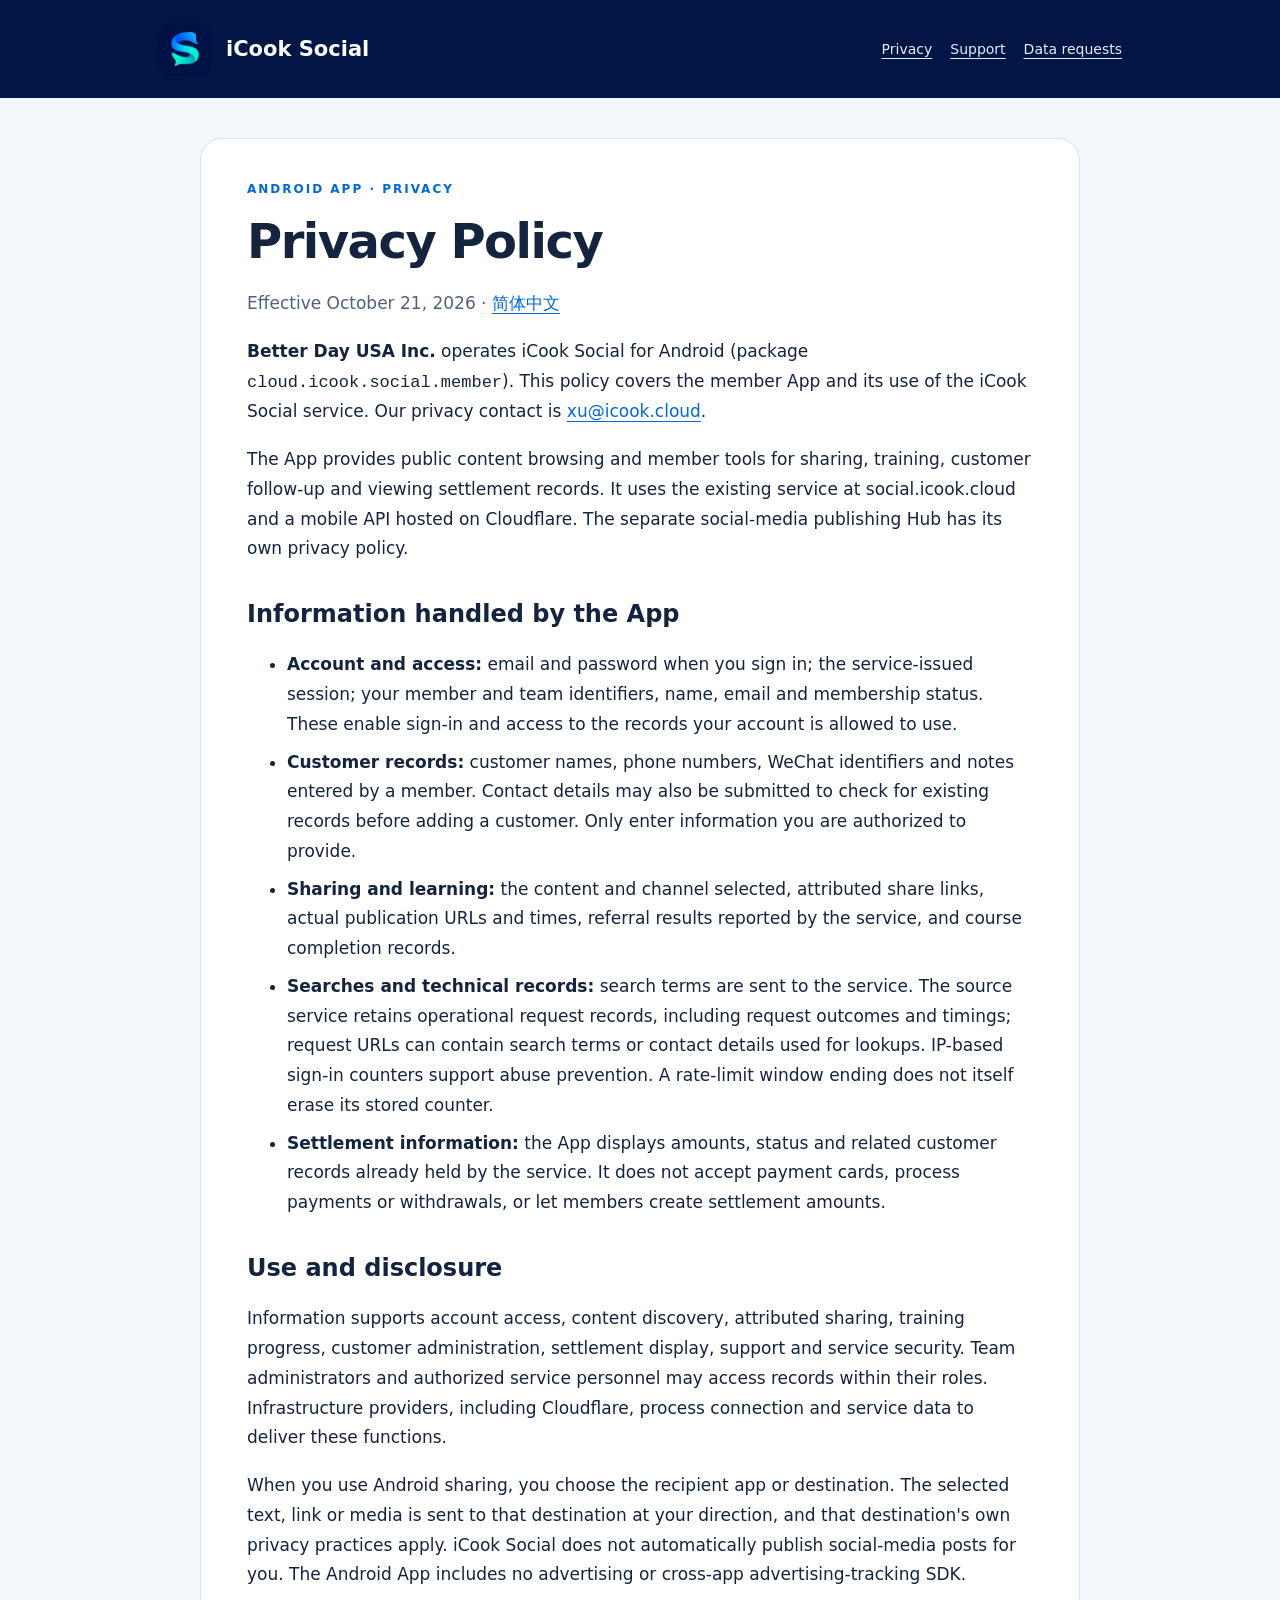
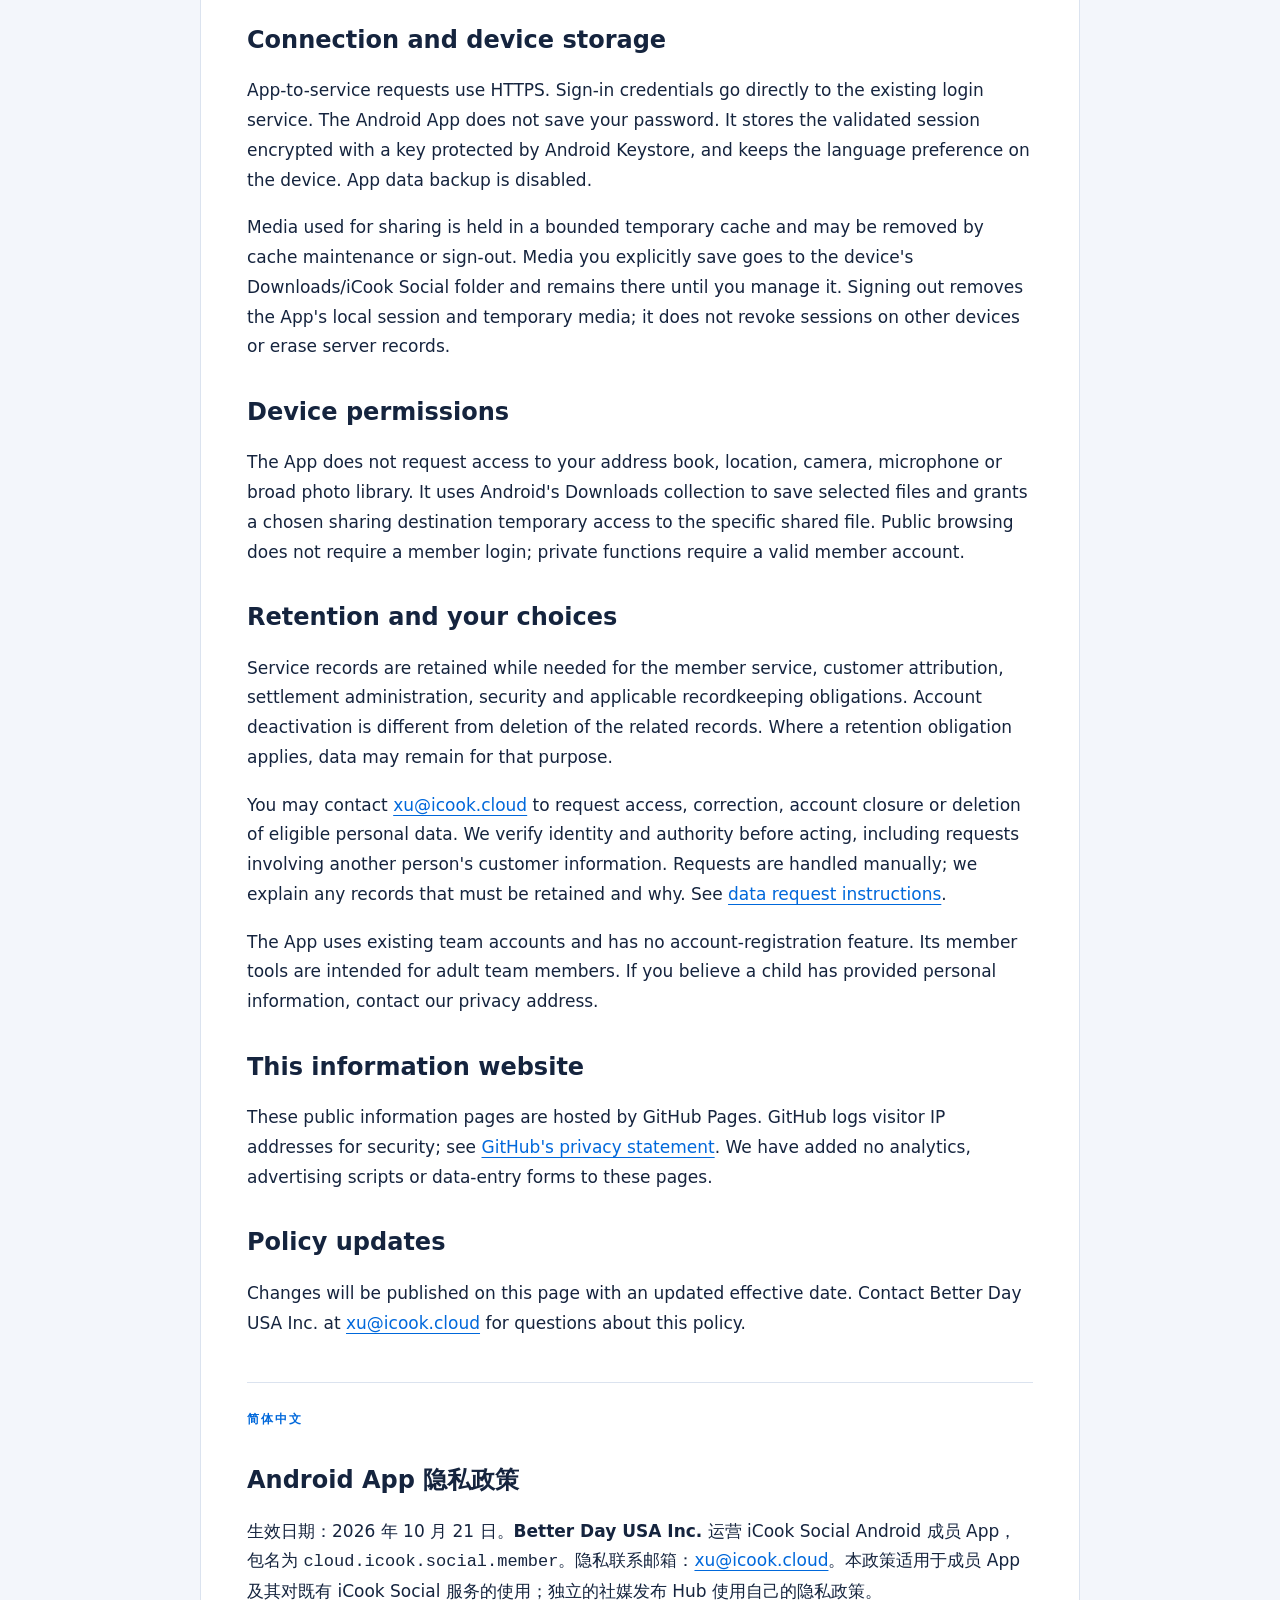
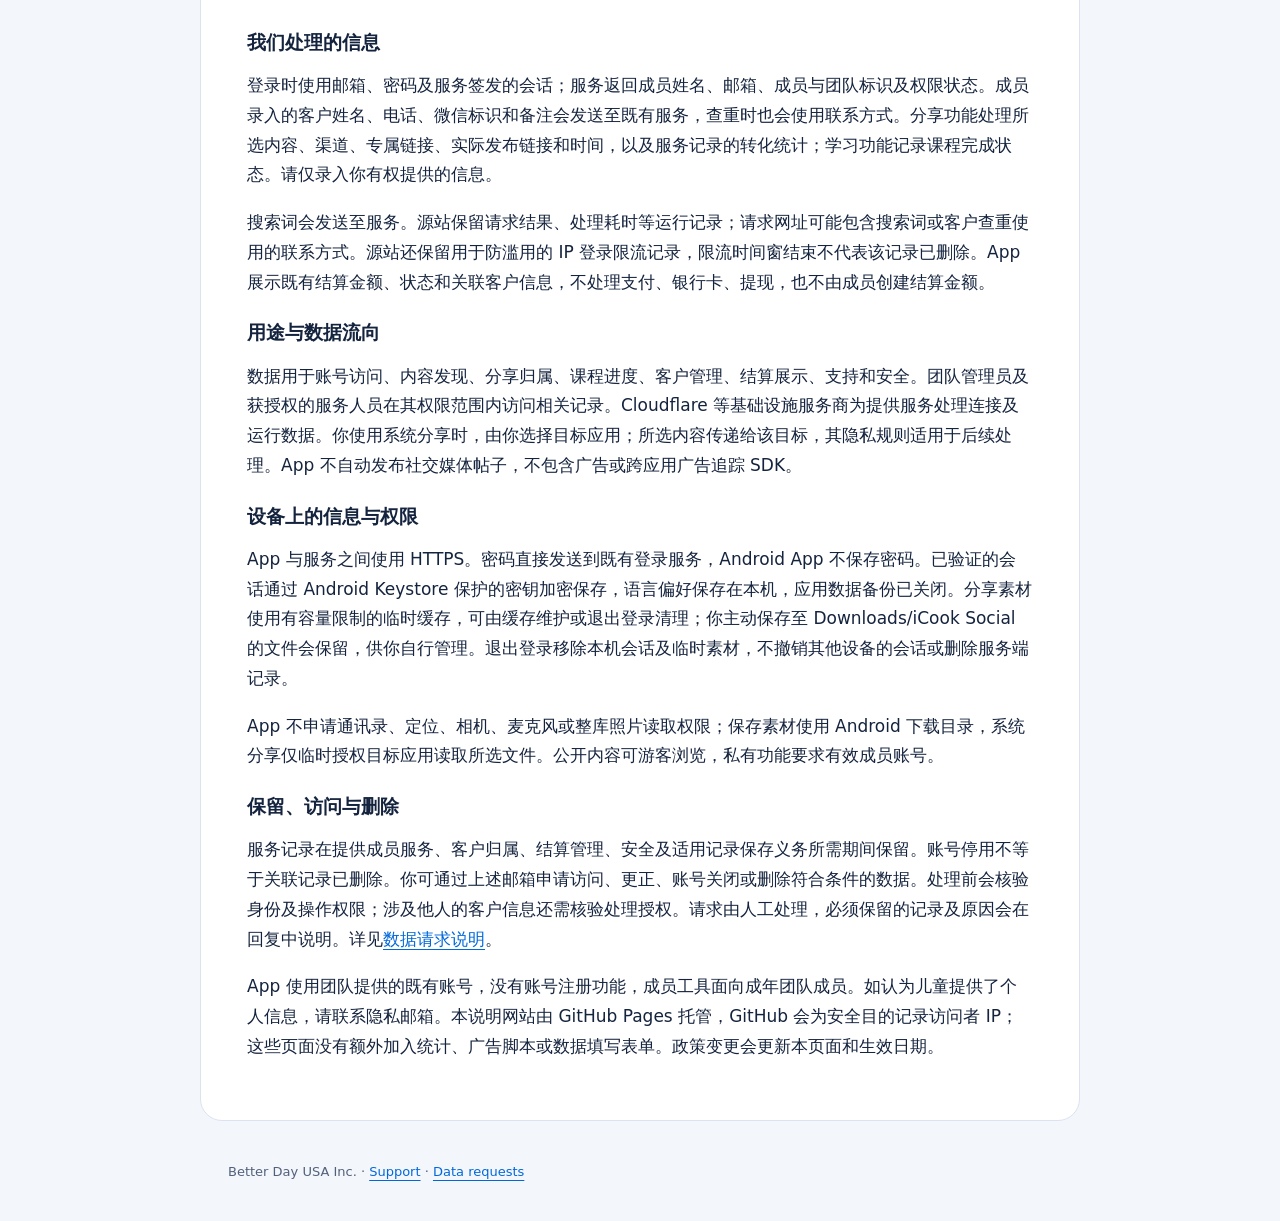
==== privacy.html @ f2da7331 "Publish Android privacy, support and data request information" ====
<!doctype html><html lang="en"><head><meta charset="utf-8"><meta name="viewport" content="width=device-width,initial-scale=1"><title>iCook Social Android — Privacy Policy</title><link rel="icon" href="assets/logo.png"><link rel="stylesheet" href="assets/site.css"></head><body>
<header><div class="wrap"><a class="brand" href="index.html"><img src="assets/logo.png" alt="">iCook Social</a><nav aria-label="Main navigation"><a href="privacy.html" aria-current="page">Privacy</a><a href="support.html">Support</a><a href="data-deletion.html">Data requests</a></nav></div></header>
<main><div class="eyebrow">Android App · Privacy</div><h1>Privacy Policy</h1><p class="muted">Effective October 21, 2026 · <a href="#zh">简体中文</a></p>
<p><strong>Better Day USA Inc.</strong> operates iCook Social for Android (package <code>cloud.icook.social.member</code>). This policy covers the member App and its use of the iCook Social service. Our privacy contact is <a class="email" href="mailto:xu@icook.cloud">xu@icook.cloud</a>.</p>
<p>The App provides public content browsing and member tools for sharing, training, customer follow-up and viewing settlement records. It uses the existing service at social.icook.cloud and a mobile API hosted on Cloudflare. The separate social-media publishing Hub has its own privacy policy.</p>
<h2>Information handled by the App</h2><ul>
<li><strong>Account and access:</strong> email and password when you sign in; the service-issued session; your member and team identifiers, name, email and membership status. These enable sign-in and access to the records your account is allowed to use.</li>
<li><strong>Customer records:</strong> customer names, phone numbers, WeChat identifiers and notes entered by a member. Contact details may also be submitted to check for existing records before adding a customer. Only enter information you are authorized to provide.</li>
<li><strong>Sharing and learning:</strong> the content and channel selected, attributed share links, actual publication URLs and times, referral results reported by the service, and course completion records.</li>
<li><strong>Searches and technical records:</strong> search terms are sent to the service. The source service retains operational request records, including request outcomes and timings; request URLs can contain search terms or contact details used for lookups. IP-based sign-in counters support abuse prevention. A rate-limit window ending does not itself erase its stored counter.</li>
<li><strong>Settlement information:</strong> the App displays amounts, status and related customer records already held by the service. It does not accept payment cards, process payments or withdrawals, or let members create settlement amounts.</li></ul>
<h2>Use and disclosure</h2><p>Information supports account access, content discovery, attributed sharing, training progress, customer administration, settlement display, support and service security. Team administrators and authorized service personnel may access records within their roles. Infrastructure providers, including Cloudflare, process connection and service data to deliver these functions.</p>
<p>When you use Android sharing, you choose the recipient app or destination. The selected text, link or media is sent to that destination at your direction, and that destination's own privacy practices apply. iCook Social does not automatically publish social-media posts for you. The Android App includes no advertising or cross-app advertising-tracking SDK.</p>
<h2>Connection and device storage</h2><p>App-to-service requests use HTTPS. Sign-in credentials go directly to the existing login service. The Android App does not save your password. It stores the validated session encrypted with a key protected by Android Keystore, and keeps the language preference on the device. App data backup is disabled.</p>
<p>Media used for sharing is held in a bounded temporary cache and may be removed by cache maintenance or sign-out. Media you explicitly save goes to the device's Downloads/iCook Social folder and remains there until you manage it. Signing out removes the App's local session and temporary media; it does not revoke sessions on other devices or erase server records.</p>
<h2>Device permissions</h2><p>The App does not request access to your address book, location, camera, microphone or broad photo library. It uses Android's Downloads collection to save selected files and grants a chosen sharing destination temporary access to the specific shared file. Public browsing does not require a member login; private functions require a valid member account.</p>
<h2>Retention and your choices</h2><p>Service records are retained while needed for the member service, customer attribution, settlement administration, security and applicable recordkeeping obligations. Account deactivation is different from deletion of the related records. Where a retention obligation applies, data may remain for that purpose.</p>
<p>You may contact <a class="email" href="mailto:xu@icook.cloud">xu@icook.cloud</a> to request access, correction, account closure or deletion of eligible personal data. We verify identity and authority before acting, including requests involving another person's customer information. Requests are handled manually; we explain any records that must be retained and why. See <a href="data-deletion.html">data request instructions</a>.</p>
<p>The App uses existing team accounts and has no account-registration feature. Its member tools are intended for adult team members. If you believe a child has provided personal information, contact our privacy address.</p>
<h2>This information website</h2><p>These public information pages are hosted by GitHub Pages. GitHub logs visitor IP addresses for security; see <a href="https://docs.github.com/en/site-policy/privacy-policies/github-general-privacy-statement">GitHub's privacy statement</a>. We have added no analytics, advertising scripts or data-entry forms to these pages.</p>
<h2>Policy updates</h2><p>Changes will be published on this page with an updated effective date. Contact Better Day USA Inc. at <a class="email" href="mailto:xu@icook.cloud">xu@icook.cloud</a> for questions about this policy.</p>
<section class="language" id="zh" lang="zh-CN"><div class="eyebrow">简体中文</div><h2>Android App 隐私政策</h2><p>生效日期：2026 年 10 月 21 日。<strong>Better Day USA Inc.</strong> 运营 iCook Social Android 成员 App，包名为 <code>cloud.icook.social.member</code>。隐私联系邮箱：<a class="email" href="mailto:xu@icook.cloud">xu@icook.cloud</a>。本政策适用于成员 App 及其对既有 iCook Social 服务的使用；独立的社媒发布 Hub 使用自己的隐私政策。</p>
<h3>我们处理的信息</h3><p>登录时使用邮箱、密码及服务签发的会话；服务返回成员姓名、邮箱、成员与团队标识及权限状态。成员录入的客户姓名、电话、微信标识和备注会发送至既有服务，查重时也会使用联系方式。分享功能处理所选内容、渠道、专属链接、实际发布链接和时间，以及服务记录的转化统计；学习功能记录课程完成状态。请仅录入你有权提供的信息。</p>
<p>搜索词会发送至服务。源站保留请求结果、处理耗时等运行记录；请求网址可能包含搜索词或客户查重使用的联系方式。源站还保留用于防滥用的 IP 登录限流记录，限流时间窗结束不代表该记录已删除。App 展示既有结算金额、状态和关联客户信息，不处理支付、银行卡、提现，也不由成员创建结算金额。</p>
<h3>用途与数据流向</h3><p>数据用于账号访问、内容发现、分享归属、课程进度、客户管理、结算展示、支持和安全。团队管理员及获授权的服务人员在其权限范围内访问相关记录。Cloudflare 等基础设施服务商为提供服务处理连接及运行数据。你使用系统分享时，由你选择目标应用；所选内容传递给该目标，其隐私规则适用于后续处理。App 不自动发布社交媒体帖子，不包含广告或跨应用广告追踪 SDK。</p>
<h3>设备上的信息与权限</h3><p>App 与服务之间使用 HTTPS。密码直接发送到既有登录服务，Android App 不保存密码。已验证的会话通过 Android Keystore 保护的密钥加密保存，语言偏好保存在本机，应用数据备份已关闭。分享素材使用有容量限制的临时缓存，可由缓存维护或退出登录清理；你主动保存至 Downloads/iCook Social 的文件会保留，供你自行管理。退出登录移除本机会话及临时素材，不撤销其他设备的会话或删除服务端记录。</p>
<p>App 不申请通讯录、定位、相机、麦克风或整库照片读取权限；保存素材使用 Android 下载目录，系统分享仅临时授权目标应用读取所选文件。公开内容可游客浏览，私有功能要求有效成员账号。</p>
<h3>保留、访问与删除</h3><p>服务记录在提供成员服务、客户归属、结算管理、安全及适用记录保存义务所需期间保留。账号停用不等于关联记录已删除。你可通过上述邮箱申请访问、更正、账号关闭或删除符合条件的数据。处理前会核验身份及操作权限；涉及他人的客户信息还需核验处理授权。请求由人工处理，必须保留的记录及原因会在回复中说明。详见<a href="data-deletion.html">数据请求说明</a>。</p>
<p>App 使用团队提供的既有账号，没有账号注册功能，成员工具面向成年团队成员。如认为儿童提供了个人信息，请联系隐私邮箱。本说明网站由 GitHub Pages 托管，GitHub 会为安全目的记录访问者 IP；这些页面没有额外加入统计、广告脚本或数据填写表单。政策变更会更新本页面和生效日期。</p></section></main>
<footer>Better Day USA Inc. · <a href="support.html">Support</a> · <a href="data-deletion.html">Data requests</a></footer></body></html>
---- assets/site.css ----
:root{color-scheme:light;--ink:#15243e;--muted:#52617b;--navy:#011645;--blue:#0068db;--line:#dbe3ef;--surface:#f3f6fb}*{box-sizing:border-box}body{margin:0;background:var(--surface);color:var(--ink);font:17px/1.75 system-ui,-apple-system,BlinkMacSystemFont,"Segoe UI",sans-serif}a{color:var(--blue);text-underline-offset:4px}a:focus-visible{outline:3px solid #00cdbb;outline-offset:5px}header{background:var(--navy);color:#fff}header .wrap{display:flex;align-items:center;justify-content:space-between;gap:24px;padding:22px 28px}.wrap{max-width:1020px;margin:auto}.brand{display:flex;align-items:center;gap:14px;color:#fff;text-decoration:none;font-size:21px;font-weight:700}.brand img{width:54px;height:54px;border-radius:14px}nav{display:flex;flex-wrap:wrap;gap:18px}nav a{color:#e2edff;font-size:14px}main{max-width:880px;margin:40px auto;padding:40px 46px;background:#fff;border:1px solid var(--line);border-radius:22px}.eyebrow{color:var(--blue);font-size:12px;font-weight:800;letter-spacing:2px;text-transform:uppercase}h1{font-size:clamp(32px,6vw,48px);line-height:1.15;letter-spacing:-1.5px;margin:14px 0 20px}h2{font-size:24px;line-height:1.35;margin-top:34px}h3{font-size:19px;margin-bottom:5px}p,ul,ol{margin:12px 0 18px}li{margin:8px 0}.muted{color:var(--muted)}.notice{padding:18px 22px;background:#ecf4ff;border-left:4px solid var(--blue);border-radius:0 12px 12px 0}.links{display:grid;grid-template-columns:repeat(3,1fr);gap:16px;margin:30px 0}.card{display:block;padding:22px;border:1px solid var(--line);border-radius:14px;text-decoration:none;color:var(--ink)}.card strong{display:block;font-size:19px;margin-bottom:8px}.card span{color:var(--muted);font-size:14px}.language{margin-top:44px;padding-top:26px;border-top:1px solid var(--line)}footer{max-width:880px;margin:0 auto;padding:0 28px 40px;font-size:13px;color:var(--muted)}.email{overflow-wrap:anywhere}@media(max-width:640px){header .wrap{align-items:flex-start;flex-direction:column;padding:18px 22px;gap:12px}main{margin:20px 12px;padding:28px 22px;border-radius:16px}.links{grid-template-columns:1fr}h1{letter-spacing:-.8px}}
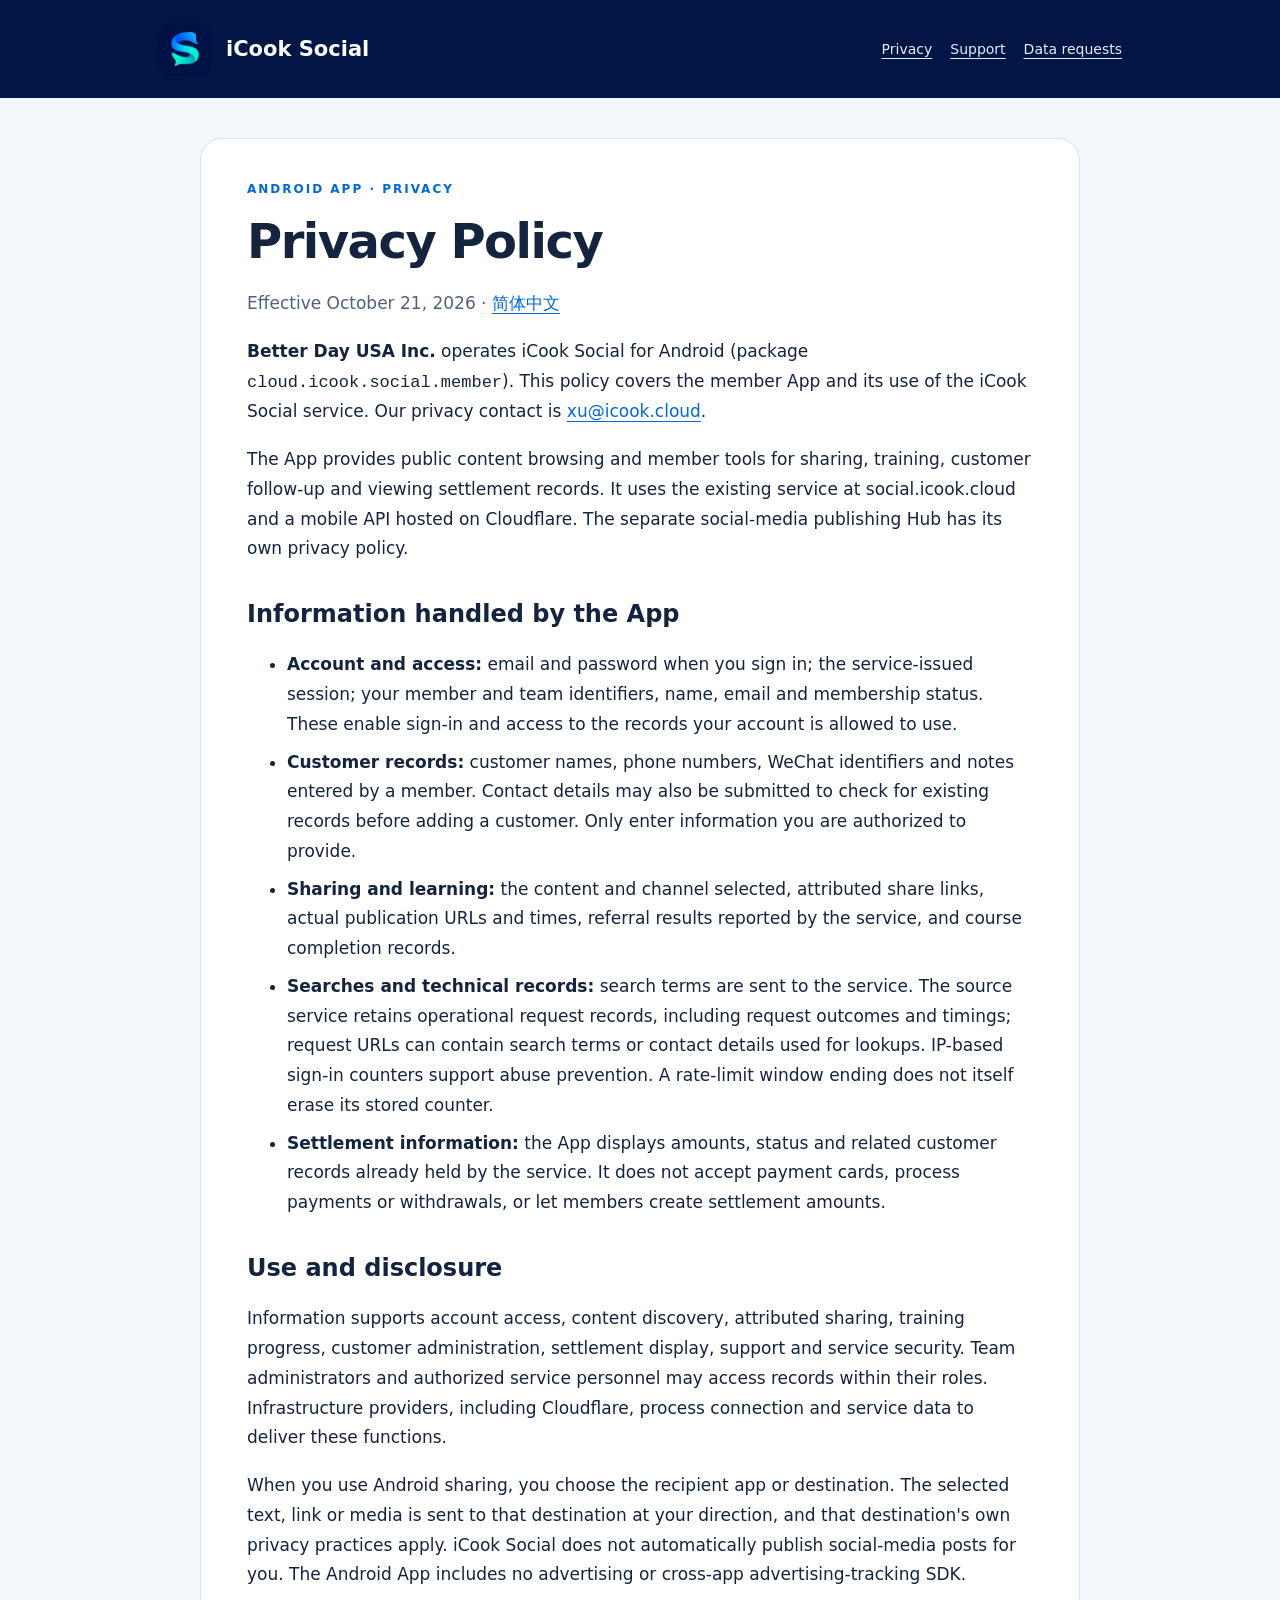
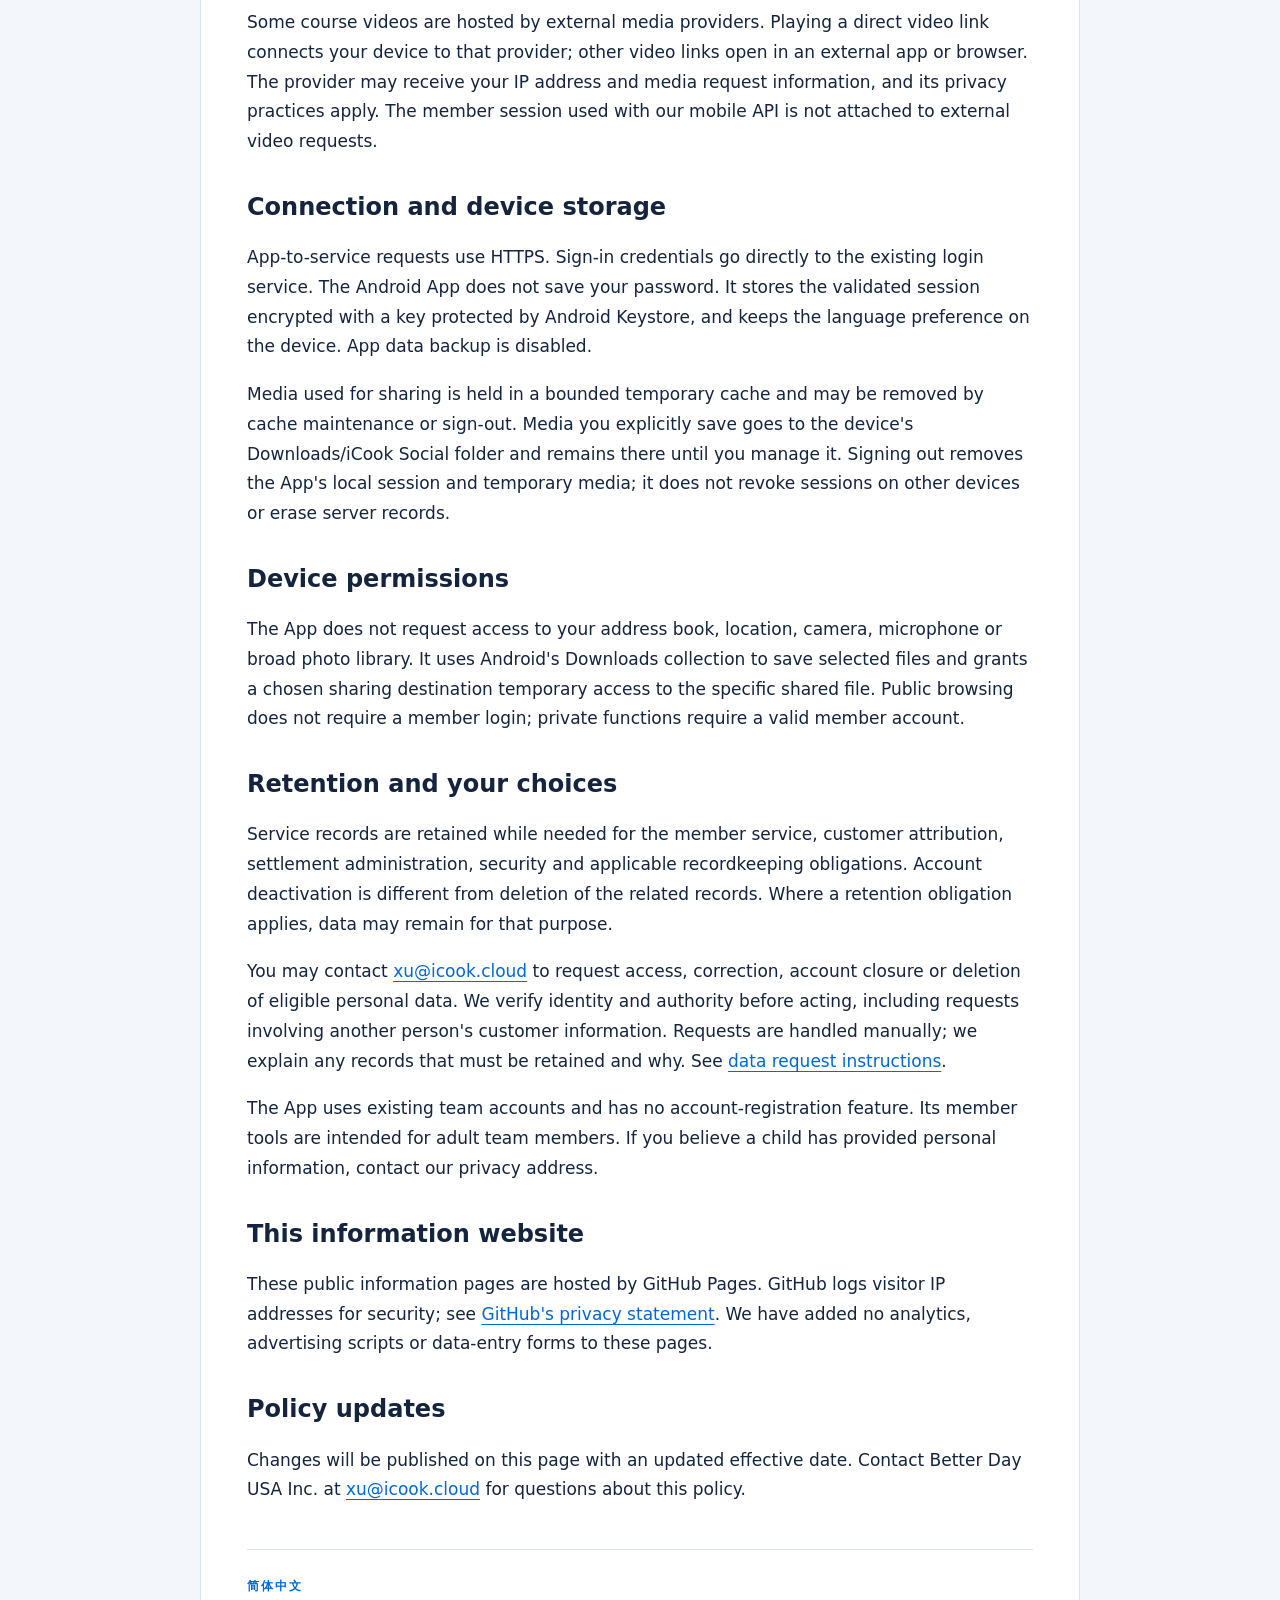
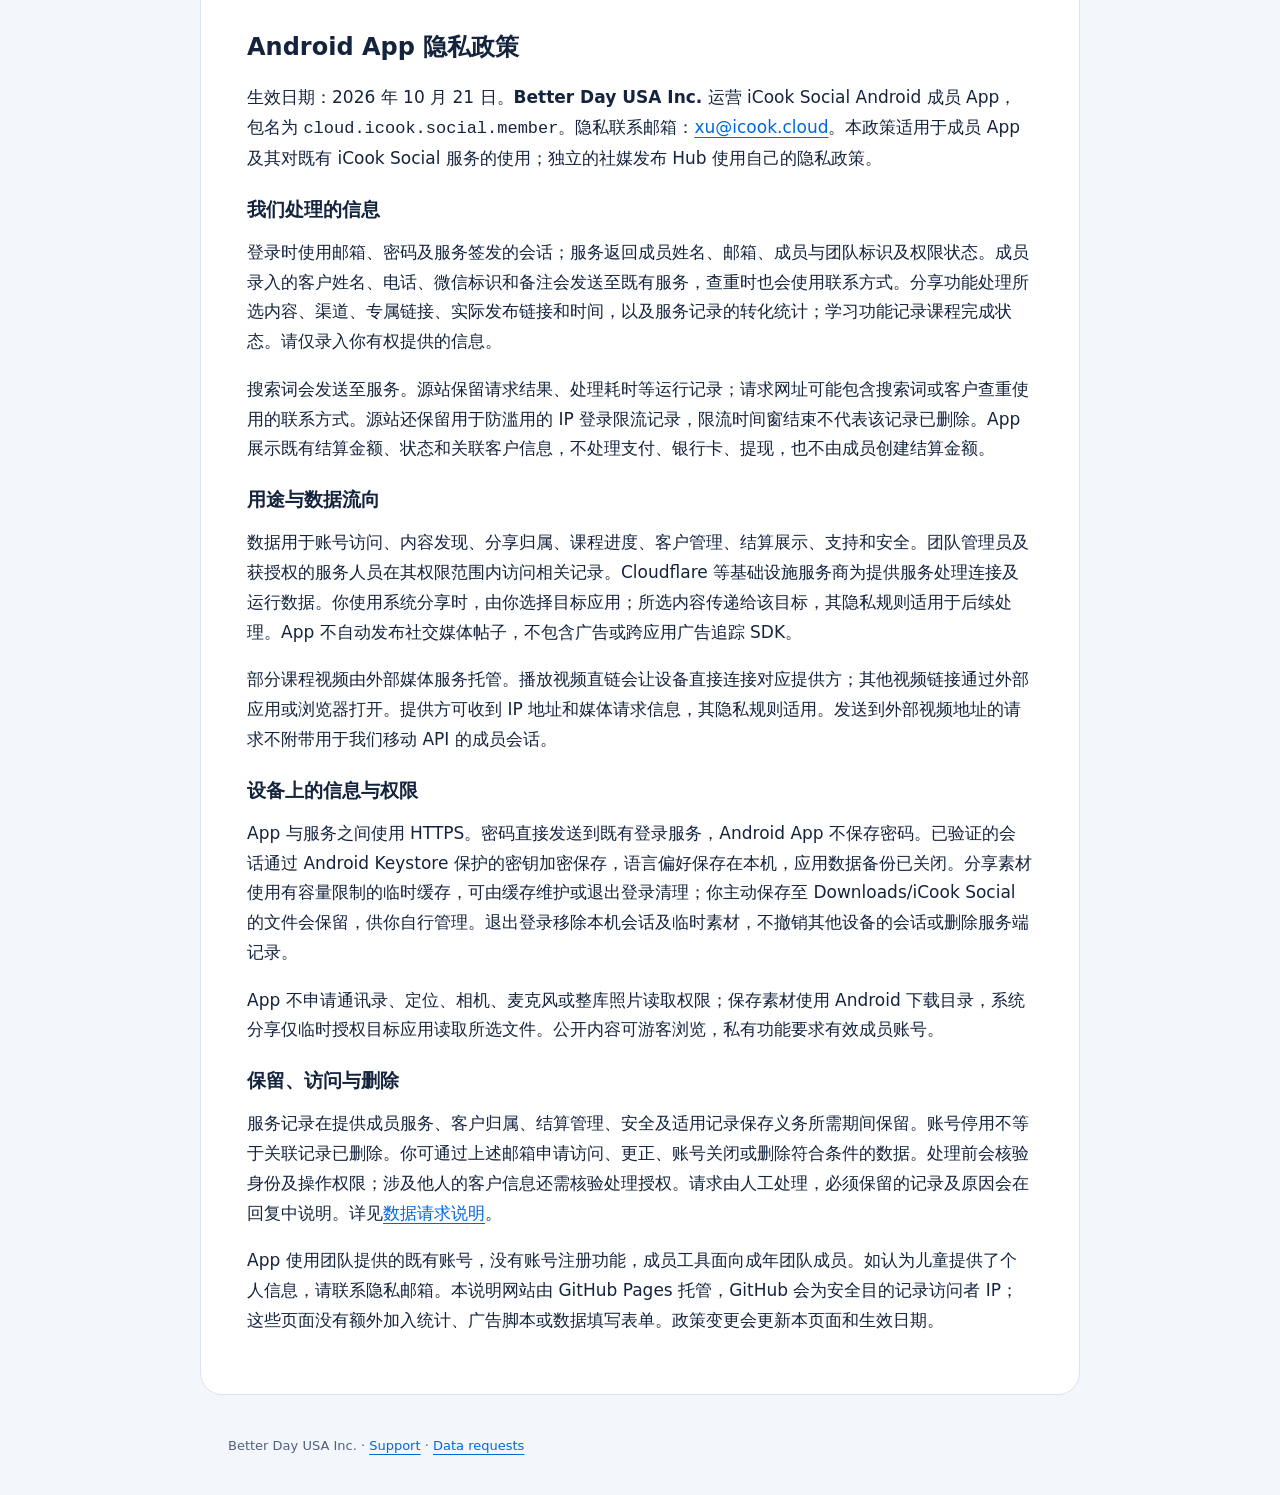
==== commit 74b8d4e3: "Clarify external course media privacy behavior" ====
--- a/privacy.html
+++ b/privacy.html
@@ -11,6 +11,7 @@
 <li><strong>Settlement information:</strong> the App displays amounts, status and related customer records already held by the service. It does not accept payment cards, process payments or withdrawals, or let members create settlement amounts.</li></ul>
 <h2>Use and disclosure</h2><p>Information supports account access, content discovery, attributed sharing, training progress, customer administration, settlement display, support and service security. Team administrators and authorized service personnel may access records within their roles. Infrastructure providers, including Cloudflare, process connection and service data to deliver these functions.</p>
 <p>When you use Android sharing, you choose the recipient app or destination. The selected text, link or media is sent to that destination at your direction, and that destination's own privacy practices apply. iCook Social does not automatically publish social-media posts for you. The Android App includes no advertising or cross-app advertising-tracking SDK.</p>
+<p>Some course videos are hosted by external media providers. Playing a direct video link connects your device to that provider; other video links open in an external app or browser. The provider may receive your IP address and media request information, and its privacy practices apply. The member session used with our mobile API is not attached to external video requests.</p>
 <h2>Connection and device storage</h2><p>App-to-service requests use HTTPS. Sign-in credentials go directly to the existing login service. The Android App does not save your password. It stores the validated session encrypted with a key protected by Android Keystore, and keeps the language preference on the device. App data backup is disabled.</p>
 <p>Media used for sharing is held in a bounded temporary cache and may be removed by cache maintenance or sign-out. Media you explicitly save goes to the device's Downloads/iCook Social folder and remains there until you manage it. Signing out removes the App's local session and temporary media; it does not revoke sessions on other devices or erase server records.</p>
 <h2>Device permissions</h2><p>The App does not request access to your address book, location, camera, microphone or broad photo library. It uses Android's Downloads collection to save selected files and grants a chosen sharing destination temporary access to the specific shared file. Public browsing does not require a member login; private functions require a valid member account.</p>
@@ -23,6 +24,7 @@
 <h3>我们处理的信息</h3><p>登录时使用邮箱、密码及服务签发的会话；服务返回成员姓名、邮箱、成员与团队标识及权限状态。成员录入的客户姓名、电话、微信标识和备注会发送至既有服务，查重时也会使用联系方式。分享功能处理所选内容、渠道、专属链接、实际发布链接和时间，以及服务记录的转化统计；学习功能记录课程完成状态。请仅录入你有权提供的信息。</p>
 <p>搜索词会发送至服务。源站保留请求结果、处理耗时等运行记录；请求网址可能包含搜索词或客户查重使用的联系方式。源站还保留用于防滥用的 IP 登录限流记录，限流时间窗结束不代表该记录已删除。App 展示既有结算金额、状态和关联客户信息，不处理支付、银行卡、提现，也不由成员创建结算金额。</p>
 <h3>用途与数据流向</h3><p>数据用于账号访问、内容发现、分享归属、课程进度、客户管理、结算展示、支持和安全。团队管理员及获授权的服务人员在其权限范围内访问相关记录。Cloudflare 等基础设施服务商为提供服务处理连接及运行数据。你使用系统分享时，由你选择目标应用；所选内容传递给该目标，其隐私规则适用于后续处理。App 不自动发布社交媒体帖子，不包含广告或跨应用广告追踪 SDK。</p>
+<p>部分课程视频由外部媒体服务托管。播放视频直链会让设备直接连接对应提供方；其他视频链接通过外部应用或浏览器打开。提供方可收到 IP 地址和媒体请求信息，其隐私规则适用。发送到外部视频地址的请求不附带用于我们移动 API 的成员会话。</p>
 <h3>设备上的信息与权限</h3><p>App 与服务之间使用 HTTPS。密码直接发送到既有登录服务，Android App 不保存密码。已验证的会话通过 Android Keystore 保护的密钥加密保存，语言偏好保存在本机，应用数据备份已关闭。分享素材使用有容量限制的临时缓存，可由缓存维护或退出登录清理；你主动保存至 Downloads/iCook Social 的文件会保留，供你自行管理。退出登录移除本机会话及临时素材，不撤销其他设备的会话或删除服务端记录。</p>
 <p>App 不申请通讯录、定位、相机、麦克风或整库照片读取权限；保存素材使用 Android 下载目录，系统分享仅临时授权目标应用读取所选文件。公开内容可游客浏览，私有功能要求有效成员账号。</p>
 <h3>保留、访问与删除</h3><p>服务记录在提供成员服务、客户归属、结算管理、安全及适用记录保存义务所需期间保留。账号停用不等于关联记录已删除。你可通过上述邮箱申请访问、更正、账号关闭或删除符合条件的数据。处理前会核验身份及操作权限；涉及他人的客户信息还需核验处理授权。请求由人工处理，必须保留的记录及原因会在回复中说明。详见<a href="data-deletion.html">数据请求说明</a>。</p>
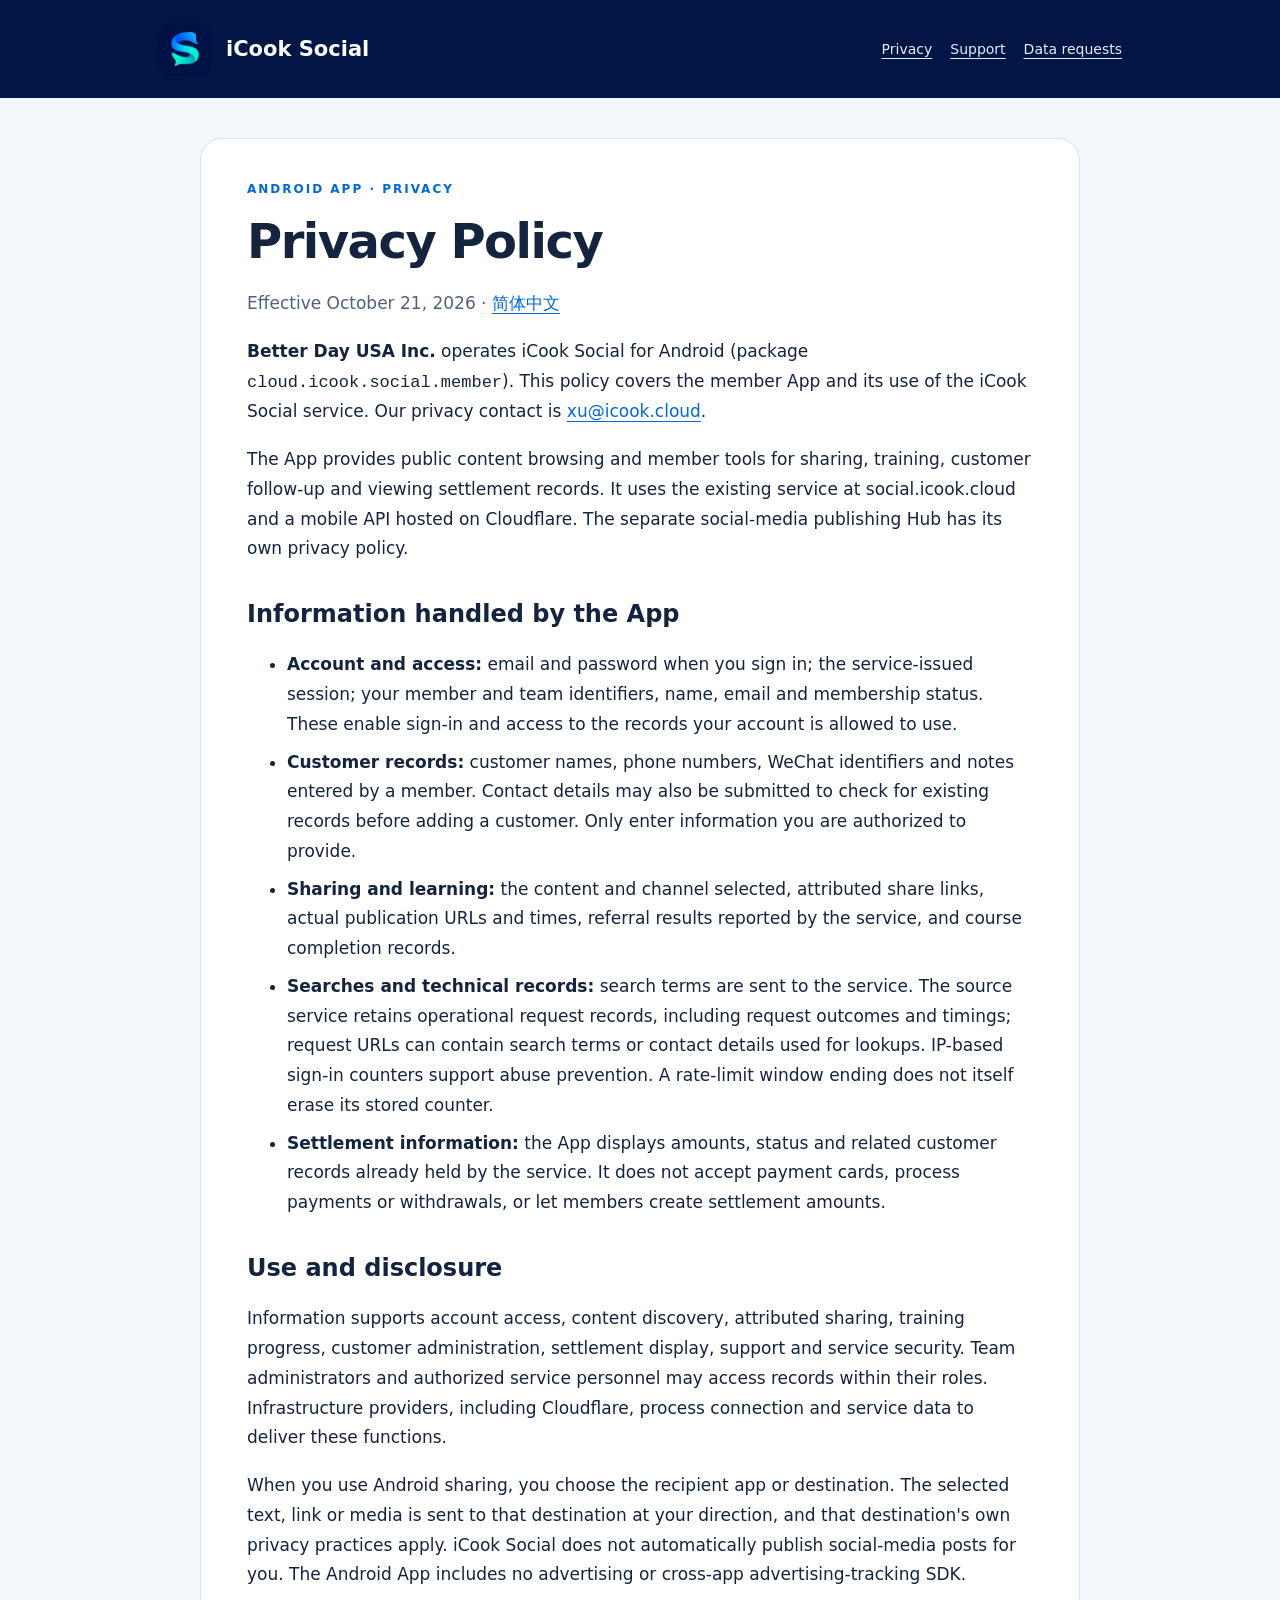
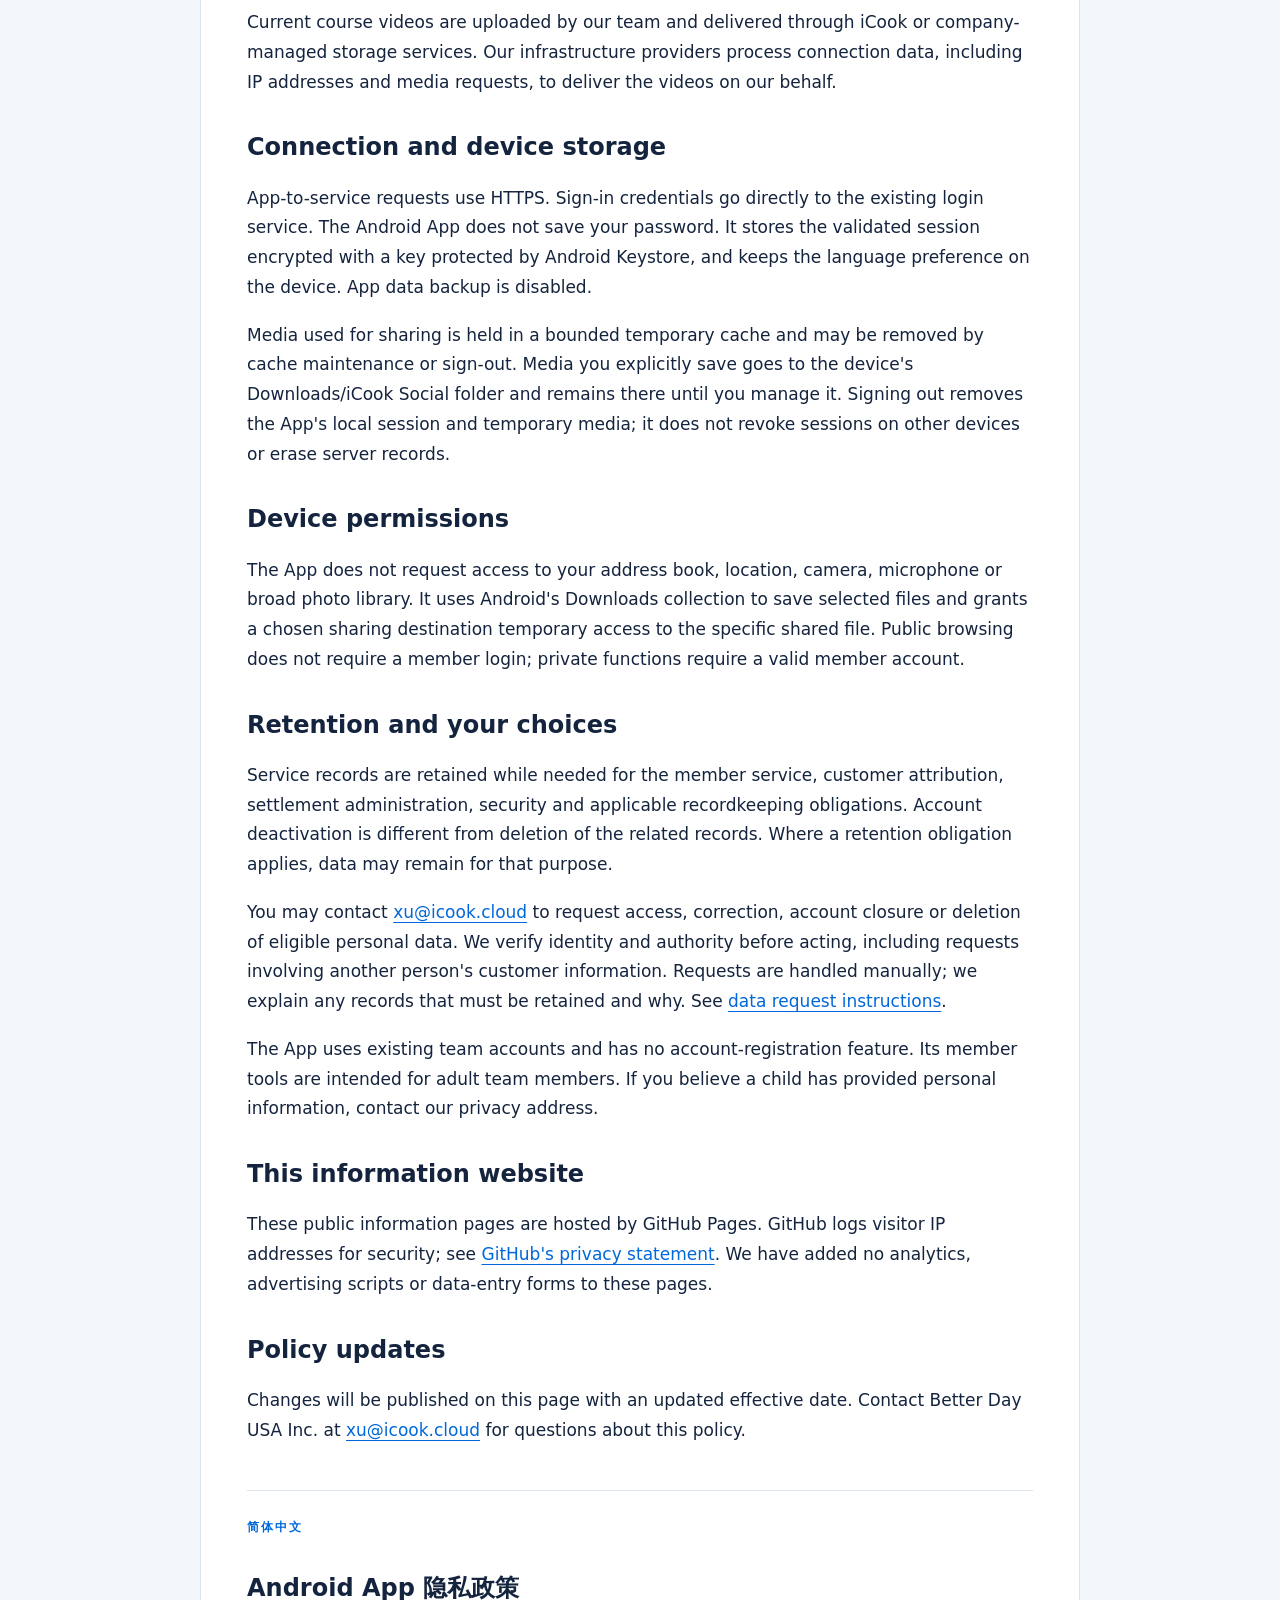
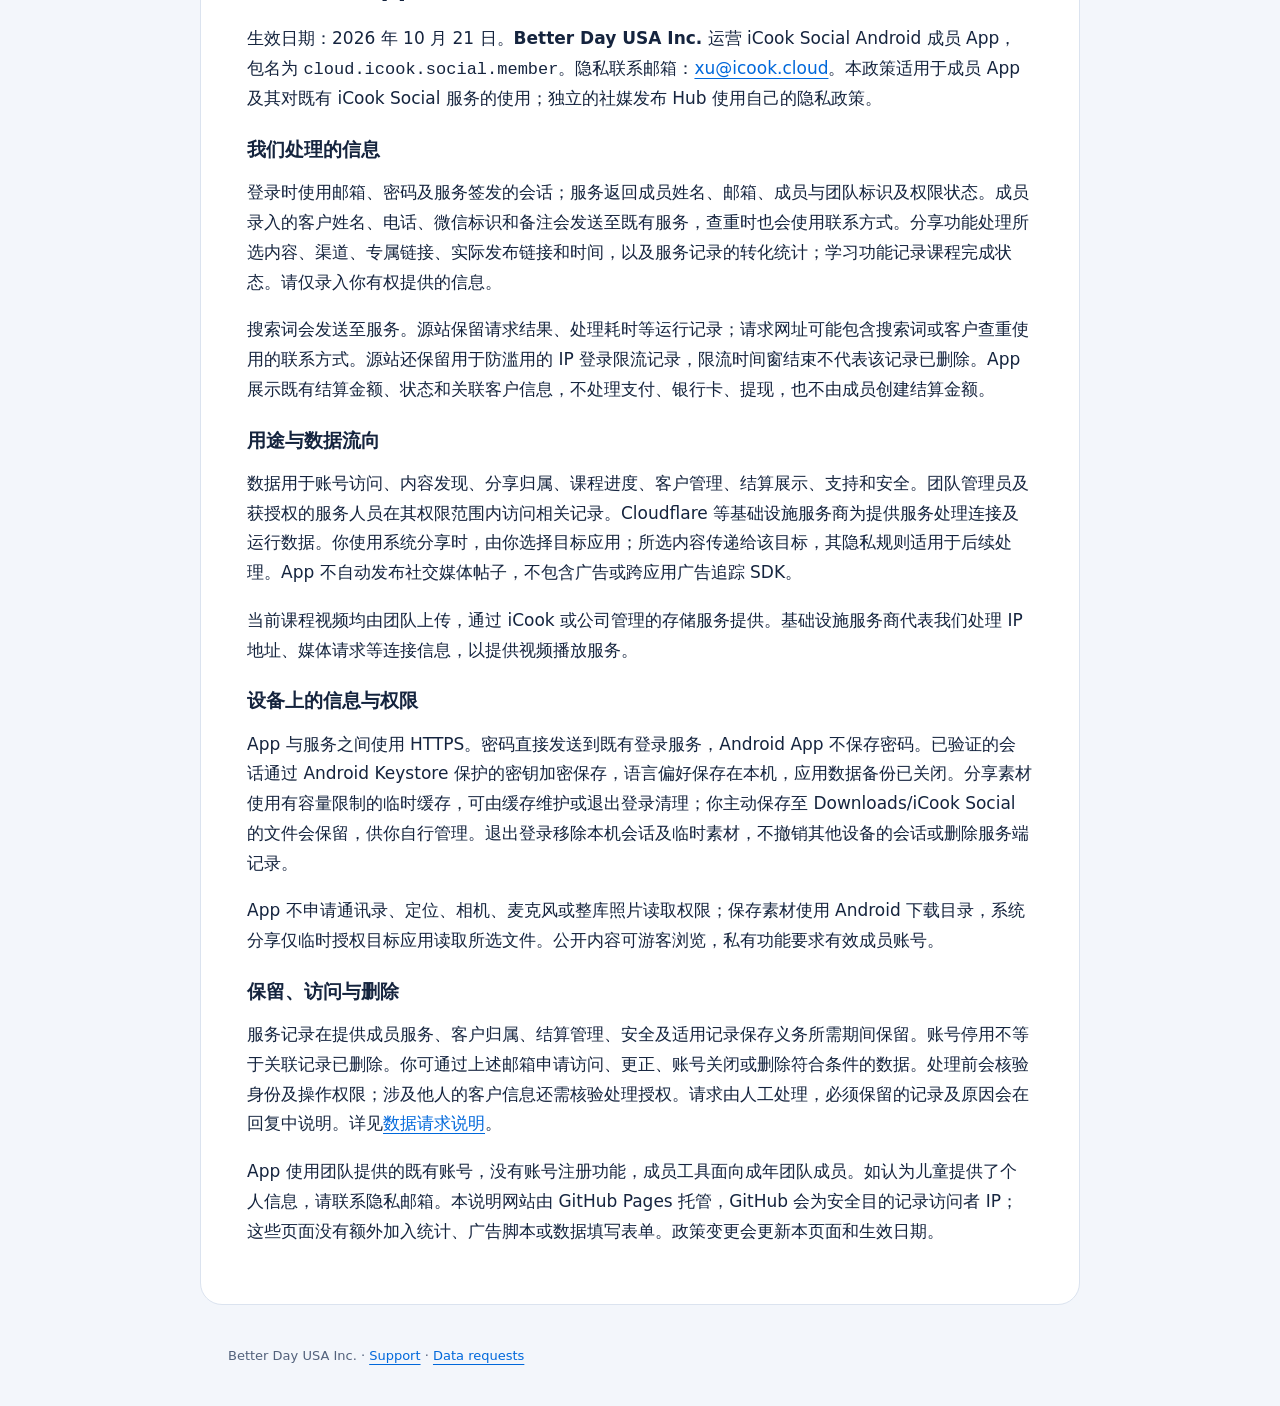
==== commit 3fd61167: "Clarify company-hosted course videos in Android privacy policy" ====
--- a/privacy.html
+++ b/privacy.html
@@ -11,7 +11,7 @@
 <li><strong>Settlement information:</strong> the App displays amounts, status and related customer records already held by the service. It does not accept payment cards, process payments or withdrawals, or let members create settlement amounts.</li></ul>
 <h2>Use and disclosure</h2><p>Information supports account access, content discovery, attributed sharing, training progress, customer administration, settlement display, support and service security. Team administrators and authorized service personnel may access records within their roles. Infrastructure providers, including Cloudflare, process connection and service data to deliver these functions.</p>
 <p>When you use Android sharing, you choose the recipient app or destination. The selected text, link or media is sent to that destination at your direction, and that destination's own privacy practices apply. iCook Social does not automatically publish social-media posts for you. The Android App includes no advertising or cross-app advertising-tracking SDK.</p>
-<p>Some course videos are hosted by external media providers. Playing a direct video link connects your device to that provider; other video links open in an external app or browser. The provider may receive your IP address and media request information, and its privacy practices apply. The member session used with our mobile API is not attached to external video requests.</p>
+<p>Current course videos are uploaded by our team and delivered through iCook or company-managed storage services. Our infrastructure providers process connection data, including IP addresses and media requests, to deliver the videos on our behalf.</p>
 <h2>Connection and device storage</h2><p>App-to-service requests use HTTPS. Sign-in credentials go directly to the existing login service. The Android App does not save your password. It stores the validated session encrypted with a key protected by Android Keystore, and keeps the language preference on the device. App data backup is disabled.</p>
 <p>Media used for sharing is held in a bounded temporary cache and may be removed by cache maintenance or sign-out. Media you explicitly save goes to the device's Downloads/iCook Social folder and remains there until you manage it. Signing out removes the App's local session and temporary media; it does not revoke sessions on other devices or erase server records.</p>
 <h2>Device permissions</h2><p>The App does not request access to your address book, location, camera, microphone or broad photo library. It uses Android's Downloads collection to save selected files and grants a chosen sharing destination temporary access to the specific shared file. Public browsing does not require a member login; private functions require a valid member account.</p>
@@ -24,7 +24,7 @@
 <h3>我们处理的信息</h3><p>登录时使用邮箱、密码及服务签发的会话；服务返回成员姓名、邮箱、成员与团队标识及权限状态。成员录入的客户姓名、电话、微信标识和备注会发送至既有服务，查重时也会使用联系方式。分享功能处理所选内容、渠道、专属链接、实际发布链接和时间，以及服务记录的转化统计；学习功能记录课程完成状态。请仅录入你有权提供的信息。</p>
 <p>搜索词会发送至服务。源站保留请求结果、处理耗时等运行记录；请求网址可能包含搜索词或客户查重使用的联系方式。源站还保留用于防滥用的 IP 登录限流记录，限流时间窗结束不代表该记录已删除。App 展示既有结算金额、状态和关联客户信息，不处理支付、银行卡、提现，也不由成员创建结算金额。</p>
 <h3>用途与数据流向</h3><p>数据用于账号访问、内容发现、分享归属、课程进度、客户管理、结算展示、支持和安全。团队管理员及获授权的服务人员在其权限范围内访问相关记录。Cloudflare 等基础设施服务商为提供服务处理连接及运行数据。你使用系统分享时，由你选择目标应用；所选内容传递给该目标，其隐私规则适用于后续处理。App 不自动发布社交媒体帖子，不包含广告或跨应用广告追踪 SDK。</p>
-<p>部分课程视频由外部媒体服务托管。播放视频直链会让设备直接连接对应提供方；其他视频链接通过外部应用或浏览器打开。提供方可收到 IP 地址和媒体请求信息，其隐私规则适用。发送到外部视频地址的请求不附带用于我们移动 API 的成员会话。</p>
+<p>当前课程视频均由团队上传，通过 iCook 或公司管理的存储服务提供。基础设施服务商代表我们处理 IP 地址、媒体请求等连接信息，以提供视频播放服务。</p>
 <h3>设备上的信息与权限</h3><p>App 与服务之间使用 HTTPS。密码直接发送到既有登录服务，Android App 不保存密码。已验证的会话通过 Android Keystore 保护的密钥加密保存，语言偏好保存在本机，应用数据备份已关闭。分享素材使用有容量限制的临时缓存，可由缓存维护或退出登录清理；你主动保存至 Downloads/iCook Social 的文件会保留，供你自行管理。退出登录移除本机会话及临时素材，不撤销其他设备的会话或删除服务端记录。</p>
 <p>App 不申请通讯录、定位、相机、麦克风或整库照片读取权限；保存素材使用 Android 下载目录，系统分享仅临时授权目标应用读取所选文件。公开内容可游客浏览，私有功能要求有效成员账号。</p>
 <h3>保留、访问与删除</h3><p>服务记录在提供成员服务、客户归属、结算管理、安全及适用记录保存义务所需期间保留。账号停用不等于关联记录已删除。你可通过上述邮箱申请访问、更正、账号关闭或删除符合条件的数据。处理前会核验身份及操作权限；涉及他人的客户信息还需核验处理授权。请求由人工处理，必须保留的记录及原因会在回复中说明。详见<a href="data-deletion.html">数据请求说明</a>。</p>
